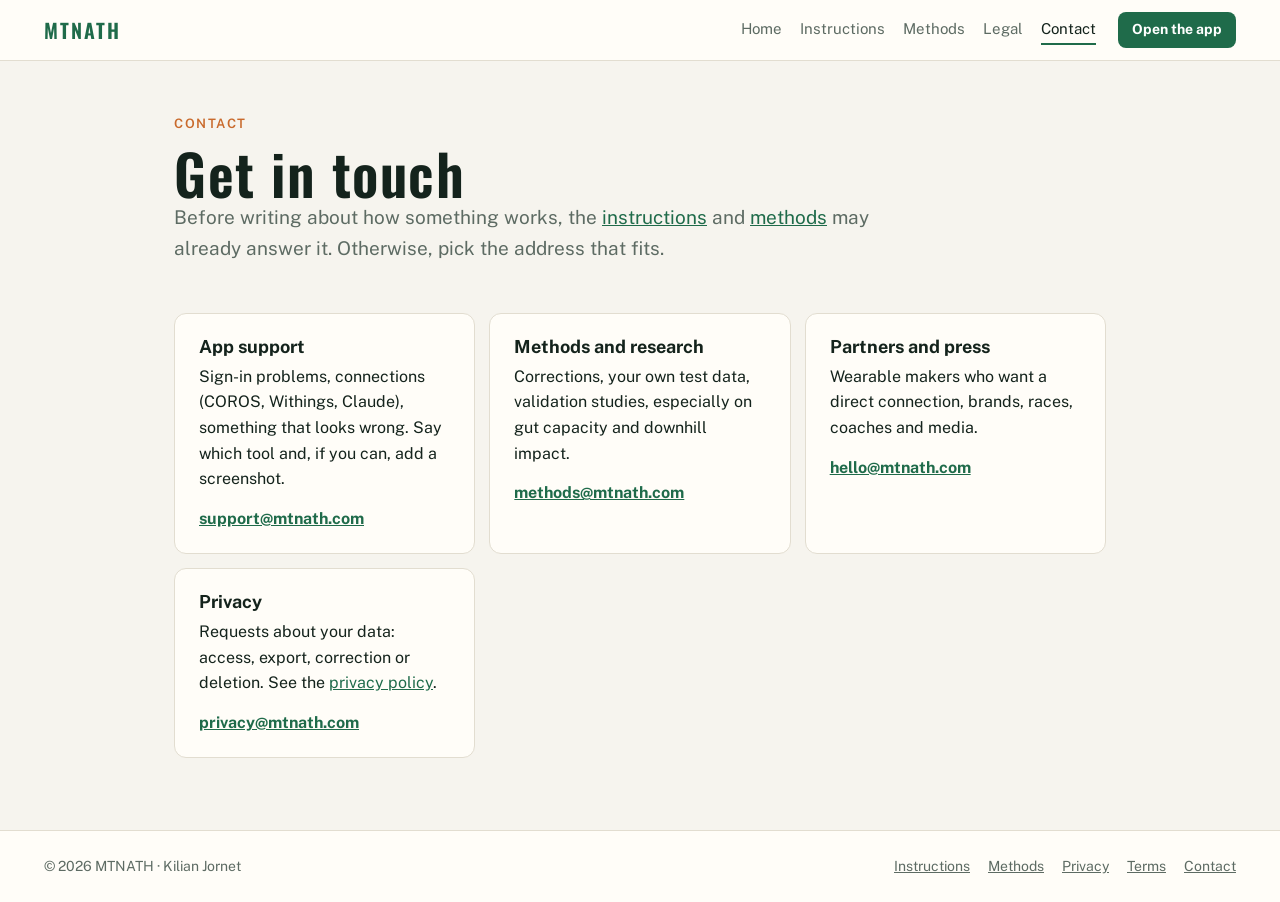
==== contact/index.html @ 7e5e549e "Static site for mtnath.com: home, instructions, methods, legal, contact Co-Authored-By: Claude Opus " ====
<!DOCTYPE html>
<html lang="en">
<head>
<meta charset="utf-8">
<meta name="viewport" content="width=device-width, initial-scale=1">
<title>Contact · MTNATH</title>
<meta name="description" content="Contact MTNATH: app support, corrections to the open methods, research, partnerships and press.">
<link rel="icon" href="/assets/favicon.svg" type="image/svg+xml">
<link rel="preconnect" href="https://fonts.googleapis.com"><link rel="preconnect" href="https://fonts.gstatic.com" crossorigin>
<link href="https://fonts.googleapis.com/css2?family=Oswald:wght@600&family=Public+Sans:wght@400;700&display=swap" rel="stylesheet">
<link rel="stylesheet" href="/assets/site.css">
<link rel="stylesheet" href="/assets/sitebar.css">
</head>
<body>
<header class="sitebar"><div class="in">
  <a class="logo" href="/">MTNATH</a>
  <nav aria-label="Site"><a href="/">Home</a><a href="/instructions/">Instructions</a><a href="/methods/">Methods</a><a href="/legal/">Legal</a><a href="/contact/" aria-current="page">Contact</a></nav>
  <a class="cta" href="https://app.mtnath.com">Open the app</a>
</div></header>

<main class="page">
  <header class="pagehead">
    <p class="kicker">Contact</p>
    <h1>Get in touch</h1>
    <p class="lede">Before writing about how something works, the <a href="/instructions/">instructions</a> and <a href="/methods/">methods</a> may already answer it. Otherwise, pick the address that fits.</p>
  </header>

  <!-- TODO: confirm these addresses exist (they can all forward to one inbox). -->
  <div class="contacts">
    <section class="panel">
      <h3>App support</h3>
      <p>Sign-in problems, connections (COROS, Withings, Claude), something that looks wrong. Say which tool and, if you can, add a screenshot.</p>
      <p><a class="mail" href="mailto:support@mtnath.com?subject=MTNATH%20app%20support">support@mtnath.com</a></p>
    </section>
    <section class="panel">
      <h3>Methods and research</h3>
      <p>Corrections, your own test data, validation studies, especially on gut capacity and downhill impact.</p>
      <p><a class="mail" href="mailto:methods@mtnath.com?subject=MTNATH%20methods">methods@mtnath.com</a></p>
    </section>
    <section class="panel">
      <h3>Partners and press</h3>
      <p>Wearable makers who want a direct connection, brands, races, coaches and media.</p>
      <p><a class="mail" href="mailto:hello@mtnath.com?subject=MTNATH">hello@mtnath.com</a></p>
    </section>
    <section class="panel">
      <h3>Privacy</h3>
      <p>Requests about your data: access, export, correction or deletion. See the <a href="/legal/#privacy">privacy policy</a>.</p>
      <p><a class="mail" href="mailto:privacy@mtnath.com?subject=MTNATH%20privacy%20request">privacy@mtnath.com</a></p>
    </section>
  </div>
</main>

<footer class="sitefoot"><div class="in">
  <span>© 2026 MTNATH · Kilian Jornet</span>
  <nav aria-label="Footer"><a href="/instructions/">Instructions</a><a href="/methods/">Methods</a><a href="/legal/#privacy">Privacy</a><a href="/legal/#terms">Terms</a><a href="/contact/">Contact</a></nav>
</div></footer>
</body>
</html>
---- assets/site.css ----
/* MTNATH static site — shared styles for Home, Legal, Contact and the site bar on every page.
   Palette and type follow the app guide (Instructions). */
:root {
  --bg: #f6f4ee; --paper: #fffdf8; --ink: #14231c; --muted: #5d6b63;
  --green: #1f6b4a; --green-soft: #e4efe7; --accent: #c96a2c; --line: #e2ddd0; --code: #efeadf;
  --display: Oswald, "Arial Narrow", Arial, sans-serif;
  --body: "Public Sans", system-ui, -apple-system, "Segoe UI", Arial, sans-serif;
  color-scheme: light;
}
@media (prefers-color-scheme: dark) {
  :root {
    --bg: #101a15; --paper: #14231c; --ink: #eceae2; --muted: #a3b0a8;
    --green: #6cc79a; --green-soft: #1b3027; --accent: #e8935a; --line: #2a3a31; --code: #1c2e25;
    color-scheme: dark;
  }
}
* { box-sizing: border-box; }
html, body { margin: 0; }
body { background: var(--bg); color: var(--ink); font: 16px/1.6 var(--body); }
a { color: var(--green); }
a:focus-visible, button:focus-visible { outline: 2px solid var(--green); outline-offset: 2px; }

/* ---- Page shell ---- */
.page { max-width: 980px; margin: 0 auto; padding: 0 24px 72px; }
.page.narrow { max-width: 780px; }
h1, h2, h3 { line-height: 1.2; text-wrap: balance; }
h1 { font: 600 clamp(34px, 6vw, 56px)/1.05 var(--display); letter-spacing: 1.5px; margin: 0; }
h2 { font: 600 28px/1.2 var(--display); letter-spacing: 1px; color: var(--green); margin: 56px 0 14px; }
h3 { font-size: 18px; margin: 28px 0 6px; }
p { margin: 0 0 14px; }
ul, ol { padding-left: 22px; margin: 0 0 16px; }
li { margin-bottom: 6px; }
.lede { font-size: 19px; color: var(--muted); max-width: 62ch; }
.kicker { font: 600 13px/1 var(--body); letter-spacing: .12em; text-transform: uppercase; color: var(--accent); margin: 0 0 14px; }
.pagehead { padding: 56px 0 8px; }
.pagehead .meta { color: var(--muted); font-size: 14px; margin-top: 14px; }

/* ---- Home ---- */
.hero { padding: 72px 0 24px; display: grid; gap: 18px; }
.hero .actions { display: flex; flex-wrap: wrap; gap: 12px; margin-top: 8px; }
.btn { display: inline-block; text-decoration: none; font-weight: 700; padding: 12px 20px; border-radius: 10px; border: 2px solid var(--green); }
.btn.primary { background: var(--green); color: #fff; }
@media (prefers-color-scheme: dark) { .btn.primary { color: #0d1612; } }
.btn.ghost { color: var(--green); }
.tools { display: grid; grid-template-columns: repeat(auto-fit, minmax(220px, 1fr)); gap: 14px; }
.tool { background: var(--paper); border: 1px solid var(--line); border-radius: 12px; padding: 18px 18px 14px; }
.tool h3 { margin: 0 0 6px; font-size: 17px; }
.tool p { margin: 0; color: var(--muted); font-size: 15px; }
.tool .ico { font-size: 22px; display: block; margin-bottom: 8px; }
.principles { counter-reset: p; list-style: none; padding: 0; display: grid; gap: 12px; }
.principles li { counter-increment: p; background: var(--paper); border: 1px solid var(--line); border-left: 4px solid var(--green); border-radius: 10px; padding: 14px 18px; margin: 0; }
.principles li::before { content: counter(p, decimal-leading-zero); font: 600 14px var(--display); color: var(--accent); letter-spacing: 1px; margin-right: 10px; }
.split { display: grid; grid-template-columns: repeat(auto-fit, minmax(280px, 1fr)); gap: 16px; }
.panel { background: var(--paper); border: 1px solid var(--line); border-radius: 12px; padding: 22px 24px; }
.panel h3 { margin-top: 0; }
.panel p:last-child { margin-bottom: 0; }

/* ---- Legal / text pages ---- */
.toc { background: var(--paper); border: 1px solid var(--line); border-radius: 12px; padding: 16px 20px; margin: 28px 0 8px; font-size: 15px; }
.toc ol { margin: 0; }
.tw { overflow-x: auto; border: 1px solid var(--line); border-radius: 10px; margin: 8px 0 20px; background: var(--paper); }
table { border-collapse: collapse; width: 100%; font-size: 15px; }
th, td { text-align: left; vertical-align: top; padding: 9px 12px; border-bottom: 1px solid var(--line); }
th { background: var(--code); }
tr:last-child td { border-bottom: 0; }
.note { background: var(--green-soft); border-radius: 10px; padding: 14px 18px; }
/* Placeholders to fill in before going live — search the repo for "TODO". */
mark.todo { background: #ffe58a; color: #3a2a00; padding: 0 4px; border-radius: 3px; }

/* ---- Contact ---- */
.contacts { display: grid; grid-template-columns: repeat(auto-fit, minmax(260px, 1fr)); gap: 14px; margin-top: 28px; }
.contacts .panel a.mail { font-weight: 700; word-break: break-all; }

/* ---- Footer ---- */
.sitefoot { border-top: 1px solid var(--line); background: var(--paper); color: var(--muted); font-size: 14px; }
.sitefoot .in { max-width: 1240px; margin: 0 auto; padding: 24px; display: flex; flex-wrap: wrap; gap: 8px 24px; justify-content: space-between; }
.sitefoot nav { display: flex; flex-wrap: wrap; gap: 6px 18px; }
.sitefoot a { color: var(--muted); }

@media (max-width: 640px) {
  .page { padding: 0 16px 56px; }
  .hero { padding-top: 44px; }
}
---- assets/sitebar.css ----
/* MTNATH site bar — standalone, so it can sit on top of pages with their own styles (Instructions, Methods). */
.sitebar {
  --sb-paper: #fffdf8; --sb-ink: #14231c; --sb-muted: #5d6b63; --sb-green: #1f6b4a; --sb-line: #e2ddd0; --sb-btn-ink: #fff;
  background: var(--sb-paper); border-bottom: 1px solid var(--sb-line); position: relative; z-index: 5;
  font: 15px/1.4 "Public Sans", system-ui, -apple-system, "Segoe UI", Arial, sans-serif;
}
@media (prefers-color-scheme: dark) {
  .sitebar { --sb-paper: #14231c; --sb-ink: #eceae2; --sb-muted: #a3b0a8; --sb-green: #6cc79a; --sb-line: #2a3a31; --sb-btn-ink: #0d1612; }
}
.sitebar .in { max-width: 1240px; margin: 0 auto; padding: 12px 24px; display: flex; align-items: center; gap: 8px 22px; flex-wrap: wrap; }
.sitebar .logo { font: 600 20px/1 Oswald, "Arial Narrow", Arial, sans-serif; letter-spacing: 2px; color: var(--sb-green); text-decoration: none; margin-right: auto; }
.sitebar nav { display: flex; flex-wrap: wrap; gap: 4px 18px; position: static; max-height: none; overflow: visible; padding: 0; }
.sitebar nav a { color: var(--sb-muted); text-decoration: none; padding: 4px 0; margin: 0; border: 0; border-bottom: 2px solid transparent; font-size: 15px; display: inline; }
.sitebar nav a:hover, .sitebar nav a[aria-current] { color: var(--sb-ink); border-bottom-color: var(--sb-green); }
.sitebar .cta { background: var(--sb-green); color: var(--sb-btn-ink); text-decoration: none; font-weight: 700; font-size: 14px; padding: 8px 14px; border-radius: 8px; }
.sitebar a:focus-visible { outline: 2px solid var(--sb-green); outline-offset: 2px; }
@media (max-width: 640px) {
  .sitebar .in { padding: 10px 16px; }
  .sitebar nav { order: 3; width: 100%; flex-wrap: nowrap; overflow-x: auto; gap: 18px; }
  .sitebar nav a { white-space: nowrap; }
}
@media print { .sitebar { display: none; } }
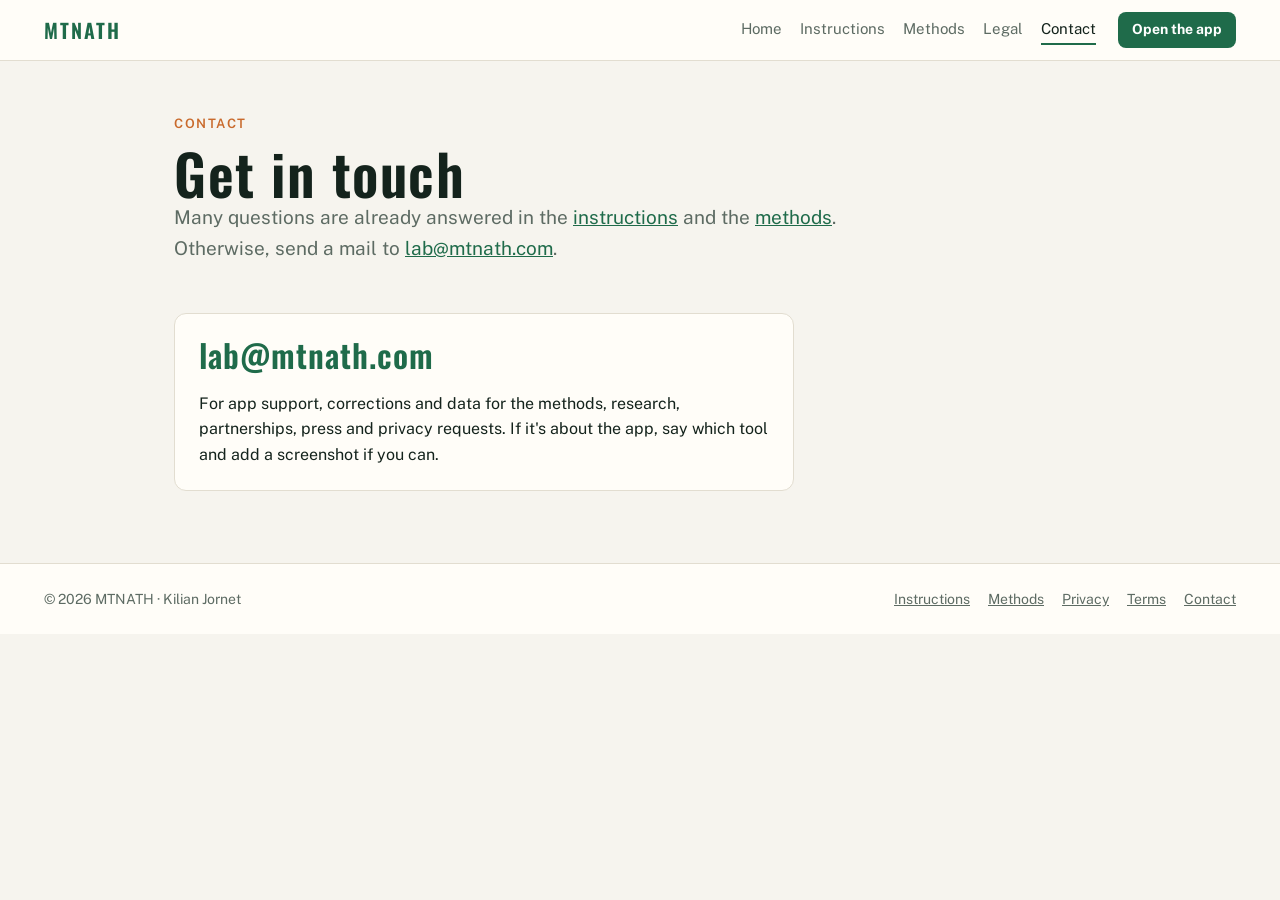
==== commit 33a206bd: "Home: wearables in Connections. Contact and Legal: one address, lab@mtnath.com Co-Authored-By: Claud" ====
--- a/contact/index.html
+++ b/contact/index.html
@@ -22,32 +22,13 @@
   <header class="pagehead">
     <p class="kicker">Contact</p>
     <h1>Get in touch</h1>
-    <p class="lede">Before writing about how something works, the <a href="/instructions/">instructions</a> and <a href="/methods/">methods</a> may already answer it. Otherwise, pick the address that fits.</p>
+    <p class="lede">Many questions are already answered in the <a href="/instructions/">instructions</a> and the <a href="/methods/">methods</a>. Otherwise, send a mail to <a href="mailto:lab@mtnath.com">lab@mtnath.com</a>.</p>
   </header>
 
-  <!-- TODO: confirm these addresses exist (they can all forward to one inbox). -->
-  <div class="contacts">
-    <section class="panel">
-      <h3>App support</h3>
-      <p>Sign-in problems, connections (COROS, Withings, Claude), something that looks wrong. Say which tool and, if you can, add a screenshot.</p>
-      <p><a class="mail" href="mailto:support@mtnath.com?subject=MTNATH%20app%20support">support@mtnath.com</a></p>
-    </section>
-    <section class="panel">
-      <h3>Methods and research</h3>
-      <p>Corrections, your own test data, validation studies, especially on gut capacity and downhill impact.</p>
-      <p><a class="mail" href="mailto:methods@mtnath.com?subject=MTNATH%20methods">methods@mtnath.com</a></p>
-    </section>
-    <section class="panel">
-      <h3>Partners and press</h3>
-      <p>Wearable makers who want a direct connection, brands, races, coaches and media.</p>
-      <p><a class="mail" href="mailto:hello@mtnath.com?subject=MTNATH">hello@mtnath.com</a></p>
-    </section>
-    <section class="panel">
-      <h3>Privacy</h3>
-      <p>Requests about your data: access, export, correction or deletion. See the <a href="/legal/#privacy">privacy policy</a>.</p>
-      <p><a class="mail" href="mailto:privacy@mtnath.com?subject=MTNATH%20privacy%20request">privacy@mtnath.com</a></p>
-    </section>
-  </div>
+  <section class="panel contact-one">
+    <p><a class="mail" href="mailto:lab@mtnath.com?subject=MTNATH">lab@mtnath.com</a></p>
+    <p>For app support, corrections and data for the methods, research, partnerships, press and privacy requests. If it's about the app, say which tool and add a screenshot if you can.</p>
+  </section>
 </main>
 
 <footer class="sitefoot"><div class="in">
--- a/assets/site.css
+++ b/assets/site.css
@@ -68,8 +68,8 @@
 mark.todo { background: #ffe58a; color: #3a2a00; padding: 0 4px; border-radius: 3px; }
 
 /* ---- Contact ---- */
-.contacts { display: grid; grid-template-columns: repeat(auto-fit, minmax(260px, 1fr)); gap: 14px; margin-top: 28px; }
-.contacts .panel a.mail { font-weight: 700; word-break: break-all; }
+.contact-one { margin-top: 28px; max-width: 620px; }
+.contact-one a.mail { font: 600 clamp(24px, 5vw, 32px)/1.2 var(--display); letter-spacing: 1px; text-decoration: none; }
 
 /* ---- Footer ---- */
 .sitefoot { border-top: 1px solid var(--line); background: var(--paper); color: var(--muted); font-size: 14px; }
